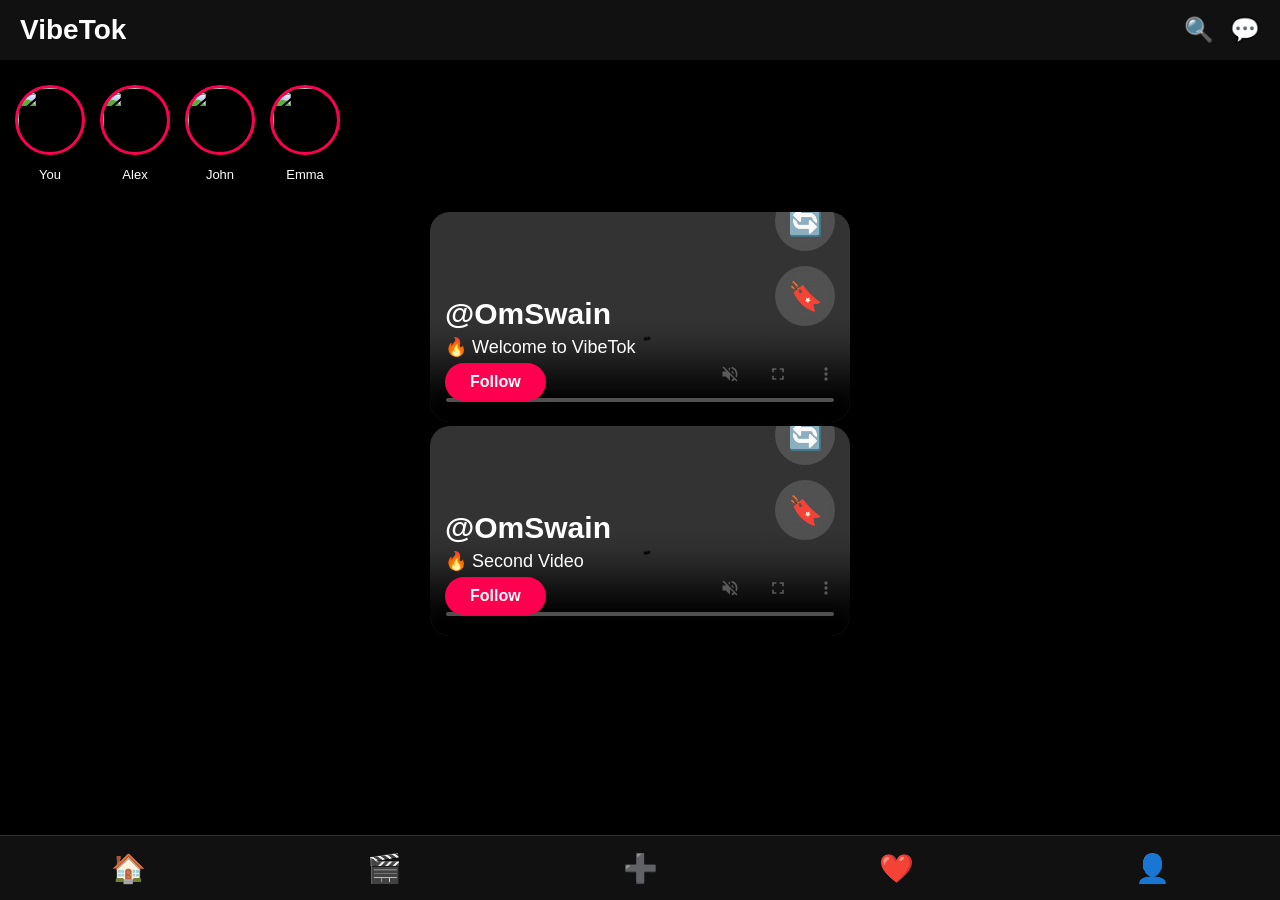
==== index1.html @ d3919bd1 "Rename Index1.html to index1.html" ====
<!DOCTYPE html>
<html lang="en">
<head>
  <meta charset="UTF-8">
  <meta name="viewport" content="width=device-width, initial-scale=1.0">
  <title>VibeTok</title>
  <link rel="stylesheet" href="style1.css">
</head>
<body>

<header class="header">
  <h2>VibeTok</h2>

  <div class="top-icons">
  <button id="searchBtn">🔍</button>
  <button id="messageBtn">💬</button>
</div>
</header>

<section class="stories">

  <div class="story">
    <img src="assets/user1.jpg">
    <span>You</span>
  </div>

  <div class="story">
    <img src="assets/user2.jpg">
    <span>Alex</span>
  </div>

  <div class="story">
    <img src="assets/user3.jpg">
    <span>John</span>
  </div>

  <div class="story">
    <img src="assets/user4.jpg">
    <span>Emma</span>
  </div>

</section>

<main class="feed">

<div class="video-card">

<video autoplay muted loop controls>
<source src="assets/sample.mp4" type="video/mp4">
</video>

<div class="video-info">
    <h3>@OmSwain</h3>
    <p>🔥 Welcome to VibeTok</p>
    <button class="follow">Follow</button>
</div>

<div class="actions">
    <button id="likeBtn">❤️</button>
    <button id="commentBtn">💬</button>
    <button id="shareBtn">🔄</button>
    <button id="saveBtn">🔖</button>
</div>

</div>

<div class="video-card">
  <video autoplay muted loop playsinline controls>
    <source src="assets/sample.mp4" type="video/mp4">
  </video>

  <div class="video-info">
    <h3>@OmSwain</h3>
    <p>🔥 Second Video</p>
    <button class="follow">Follow</button>
  </div>

  <div class="actions">
    <button>❤️</button>
    <button>💬</button>
    <button>🔄</button>
    <button>🔖</button>
  </div>
</div>


</main>

<nav class="bottom-nav">
<button>🏠</button>
<button>🎬</button>
<button>➕</button>
<button>❤️</button>
<button>👤</button>
</nav>


<script src="https://www.gstatic.com/firebasejs/10.12.2/firebase-app-compat.js"></script>
<script src="https://www.gstatic.com/firebasejs/10.12.2/firebase-auth-compat.js"></script>
<script src="https://www.gstatic.com/firebasejs/10.12.2/firebase-database-compat.js"></script>
<script src="firebase.js"></script>
<script src="script.js"></script>
</body>
</html>
---- style1.css ----
*{
    margin:0;
    padding:0;
    box-sizing:border-box;
    font-family:Arial,sans-serif;
}

body{
    background:#000;
    color:#fff;
}

.header{
    position:fixed;
    top:0;
    left:0;
    width:100%;
    height:60px;
    background:#111;
    display:flex;
    justify-content:space-between;
    align-items:center;
    padding:0 20px;
    z-index:1000;
}

.header h2{
    font-size:28px;
}

.top-icons button{
    background:none;
    border:none;
    color:#fff;
    font-size:24px;
    margin-left:12px;
}

.stories{
    margin-top:70px;
    display:flex;
    gap:15px;
    overflow-x:auto;
    padding:15px;
}

.stories::-webkit-scrollbar{
    display:none;
}

.story{
    text-align:center;
}

.story img{
    width:70px;
    height:70px;
    border-radius:50%;
    border:3px solid #ff0050;
    object-fit:cover;
}

.story span{
    display:block;
    margin-top:5px;
    font-size:13px;
}

.feed{
    display:flex;
    flex-direction:column;
    align-items:center;
    padding:15px;
    padding-bottom:90px;
}

.video-card{
    width:100%;
    max-width:420px;
    position:relative;
}

.video-card video{
    width:100%;
    height:90vh;
    object-fit:cover;
    border-radius:20px;
}

.video-info{
    position:absolute;
    left:15px;
    bottom:100px;
    color:#fff;
    z-index:10;
}

.video-info h3{
    font-size:22px;
}

.video-info p{
    margin:5px 0;
}

.follow{
    padding:10px 25px;
    border:none;
    border-radius:25px;
    background:#ff0050;
    color:#fff;
    font-size:16px;
    font-weight:bold;
}

.actions{
    position:absolute;
    right:15px;
    bottom:100px;
    display:flex;
    flex-direction:column;
    align-items:center;
    gap:15px;
    z-index:10;
}

.actions button{
    width:60px;
    height:60px;
    border:none;
    border-radius:50%;
    background:rgba(255,255,255,.15);
    color:#fff;
    font-size:28px;
    backdrop-filter:blur(10px);
    transition:.3s;
}

.actions button:active{
    transform:scale(.85);
}

.bottom-nav{
    position:fixed;
    left:0;
    bottom:0;
    width:100%;
    height:65px;
    background:#111;
    display:flex;
    justify-content:space-around;
    align-items:center;
    border-top:1px solid #333;
    z-index:1000;
}

.bottom-nav button{
    background:none;
    border:none;
    color:#fff;
    font-size:28px;
}
.video-card{
    position: relative;
    overflow: hidden;
}

.video-card video{
    width:100%;
    height:100%;
    object-fit:cover;
}

/* Bottom User Info */
.video-info{
    position:absolute;
    left:15px;
    bottom:25px;
    color:#fff;
    z-index:10;
}

.video-info h3{
    margin:0;
    font-size:30px;
    font-weight:bold;
}

.video-info p{
    margin:5px 0;
    font-size:18px;
}

.follow-btn{
    margin-top:10px;
    background:#ff0050;
    color:#fff;
    border:none;
    padding:12px 35px;
    border-radius:40px;
    font-size:22px;
    font-weight:bold;
}

/* Right Buttons */
.action-bar{
    position:absolute;
    right:15px;
    bottom:90px;
    display:flex;
    flex-direction:column;
    gap:20px;
    z-index:10;
}

.action-btn{
    width:65px;
    height:65px;
    border-radius:50%;
    background:rgba(255,255,255,.2);
    display:flex;
    align-items:center;
    justify-content:center;
    font-size:34px;
    backdrop-filter:blur(10px);
    animation:float 2s ease-in-out infinite;
}

.action-btn:nth-child(2){
    animation-delay:.3s;
}

.action-btn:nth-child(3){
    animation-delay:.6s;
}

@keyframes float{
    0%{transform:translateY(0);}
    50%{transform:translateY(-8px);}
    100%{transform:translateY(0);}
.follow{
    margin-top:10px;
    background:#ff0050;
    color:#fff;
    border:none;
    padding:12px 35px;
    border-radius:40px;
    font-size:22px;
    font-weight:bold;
}

.actions{
    position:absolute;
    right:15px;
    bottom:90px;
    display:flex;
    flex-direction:column;
    gap:20px;
    z-index:10;
}

.actions button{
    width:65px;
    height:65px;
    border-radius:50%;
    background:rgba(255,255,255,.2);
    color:#fff;
    border:none;
    font-size:34px;
    display:flex;
    justify-content:center;
    align-items:center;
    backdrop-filter:blur(10px);
    animation:float 2s ease-in-out infinite;
    cursor:pointer;
}

.actions button:nth-child(2){
    animation-delay:.3s;
}

.actions button:nth-child(3){
    animation-delay:.6s;
}

@keyframes float{
    0%{transform:translateY(0);}
    50%{transform:translateY(-8px);}
    100%{transform:translateY(0);}
}
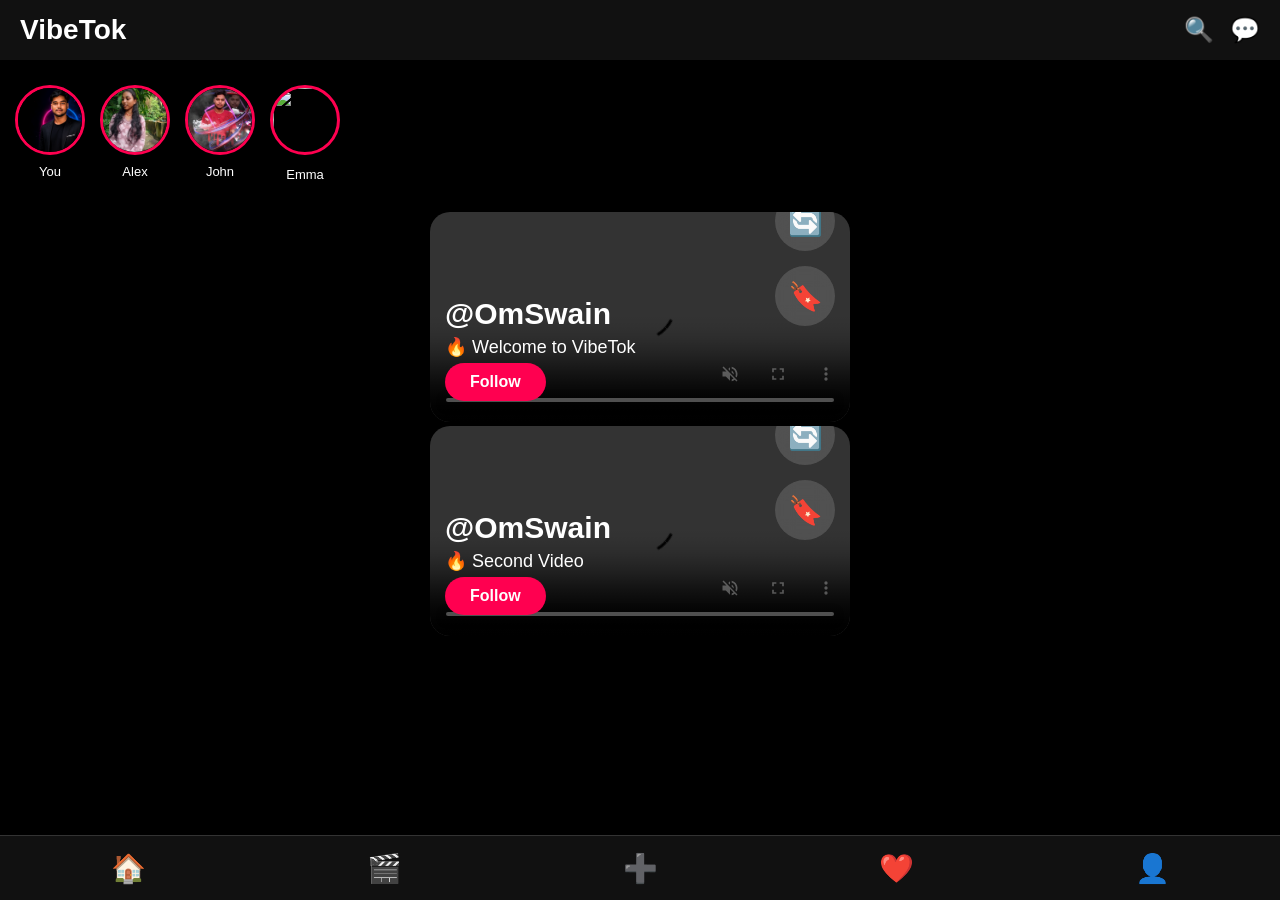
==== commit 8ed29860: "Update index1.html" ====
--- a/index1.html
+++ b/index1.html
@@ -10,71 +10,59 @@
 
 <header class="header">
   <h2>VibeTok</h2>
-
   <div class="top-icons">
-  <button id="searchBtn">🔍</button>
-  <button id="messageBtn">💬</button>
-</div>
+    <button id="searchBtn">🔍</button>
+    <button id="messageBtn">💬</button>
+  </div>
 </header>
 
 <section class="stories">
-
   <div class="story">
-    <img src="assets/user1.jpg">
+    <img src="user1.jpg">
     <span>You</span>
   </div>
-
   <div class="story">
-    <img src="assets/user2.jpg">
+    <img src="user2.jpg">
     <span>Alex</span>
   </div>
-
   <div class="story">
-    <img src="assets/user3.jpg">
+    <img src="user3.jpg">
     <span>John</span>
   </div>
-
   <div class="story">
-    <img src="assets/user4.jpg">
+    <img src="user4.jpg">
     <span>Emma</span>
   </div>
-
 </section>
 
 <main class="feed">
 
 <div class="video-card">
-
-<video autoplay muted loop controls>
-<source src="assets/sample.mp4" type="video/mp4">
-</video>
-
-<div class="video-info">
+  <video autoplay muted loop controls>
+    <source src="sample.mp4" type="video/mp4">
+  </video>
+  <div class="video-info">
     <h3>@OmSwain</h3>
     <p>🔥 Welcome to VibeTok</p>
     <button class="follow">Follow</button>
-</div>
-
-<div class="actions">
+  </div>
+  <div class="actions">
     <button id="likeBtn">❤️</button>
     <button id="commentBtn">💬</button>
     <button id="shareBtn">🔄</button>
     <button id="saveBtn">🔖</button>
-</div>
-
+  </div>
 </div>
 
 <div class="video-card">
   <video autoplay muted loop playsinline controls>
-    <source src="assets/sample.mp4" type="video/mp4">
+    <source src="sample.mp4" type="video/mp4">
   </video>
-
   <div class="video-info">
     <h3>@OmSwain</h3>
     <p>🔥 Second Video</p>
     <button class="follow">Follow</button>
   </div>
-
   <div class="actions">
     <button>❤️</button>
     <button>💬</button>
@@ -83,17 +71,15 @@
   </div>
 </div>
 
-
 </main>
 
 <nav class="bottom-nav">
-<button>🏠</button>
-<button>🎬</button>
-<button>➕</button>
-<button>❤️</button>
-<button>👤</button>
+  <button>🏠</button>
+  <button>🎬</button>
+  <button>➕</button>
+  <button>❤️</button>
+  <button>👤</button>
 </nav>
-
 
 <script src="https://www.gstatic.com/firebasejs/10.12.2/firebase-app-compat.js"></script>
 <script src="https://www.gstatic.com/firebasejs/10.12.2/firebase-auth-compat.js"></script>
